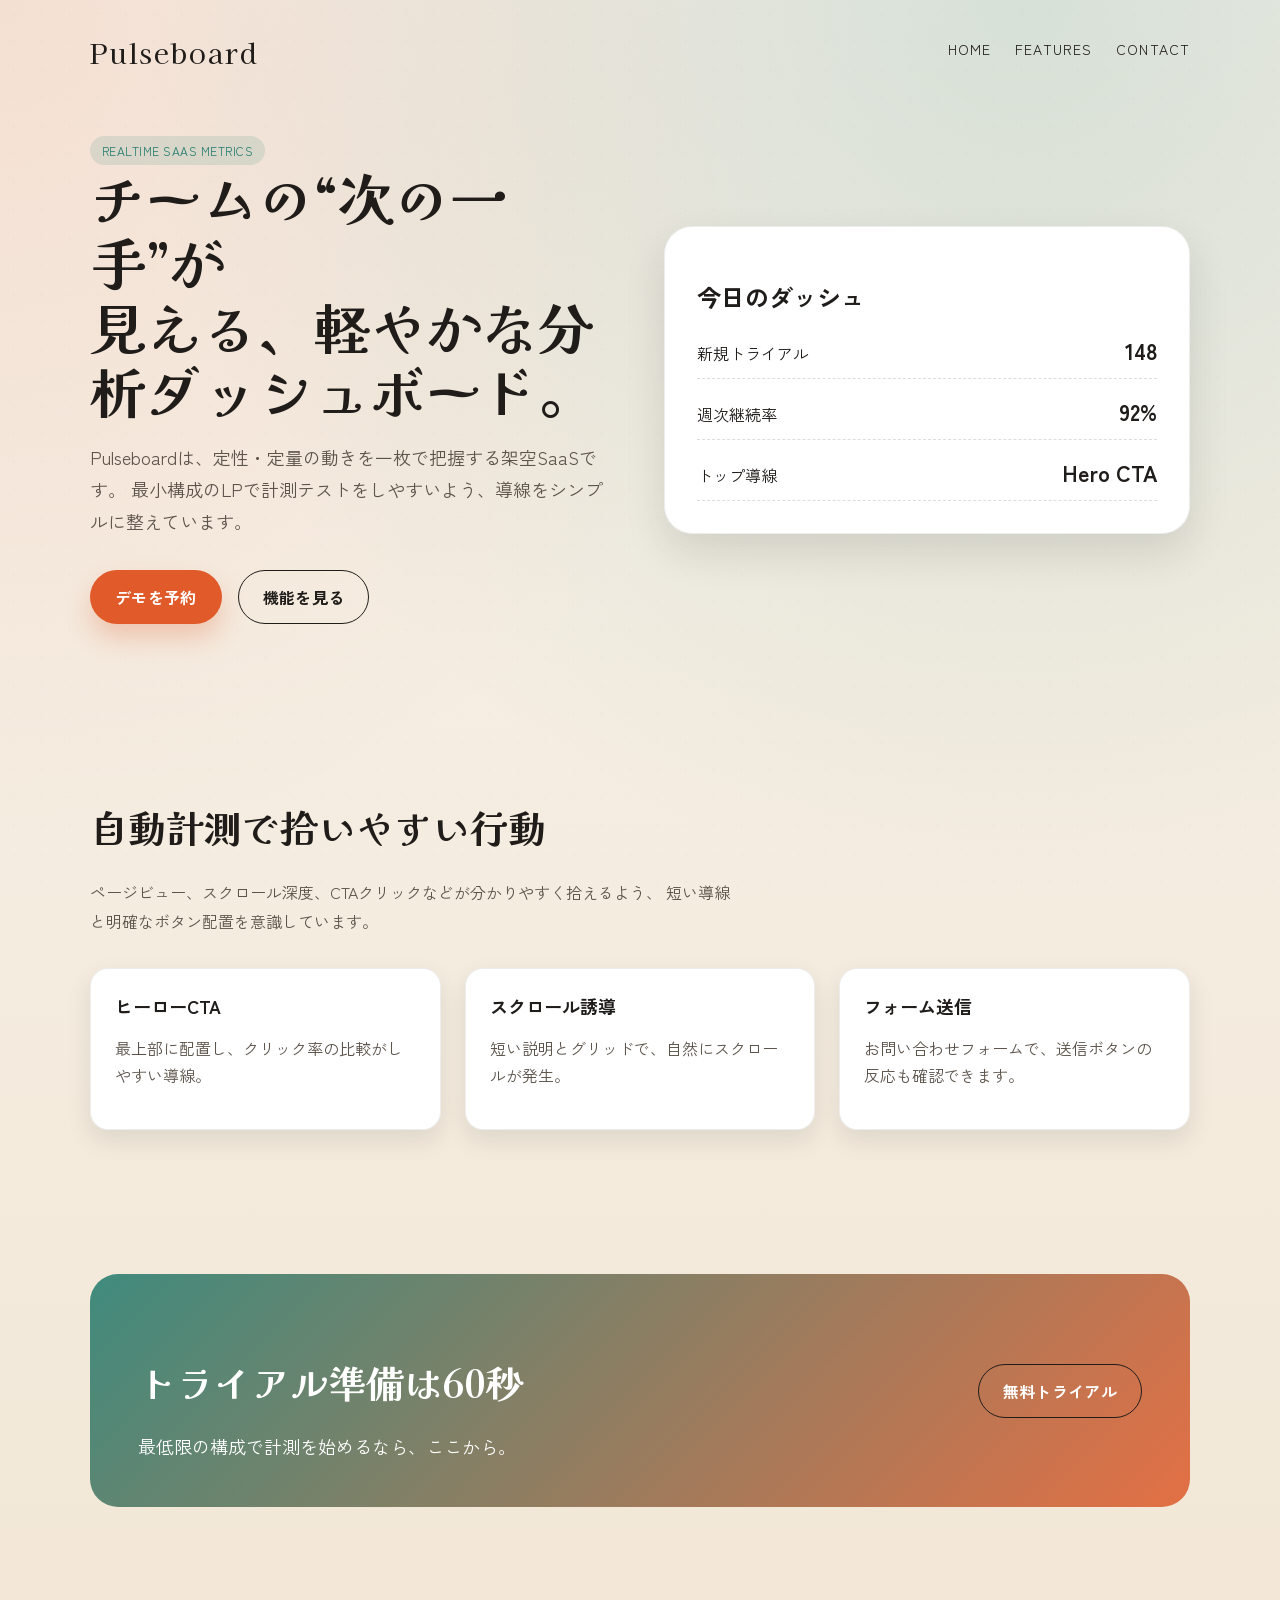
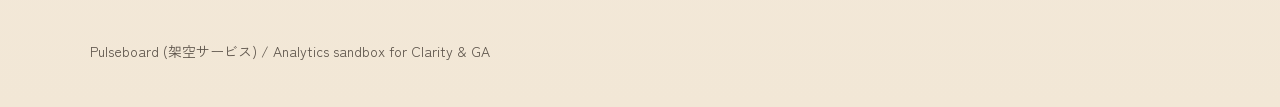
==== index.html @ 1c521250 "Add minimal SaaS LP for analytics testing" ====
<!doctype html>
<html lang="ja">
  <head>
    <meta charset="utf-8" />
    <meta name="viewport" content="width=device-width, initial-scale=1" />
    <title>Pulseboard | SaaS分析LP</title>
    <meta
      name="description"
      content="架空SaaSのLP。行動計測を想定した最小構成のテストサイトです。"
    />
    <link rel="preconnect" href="https://fonts.googleapis.com" />
    <link rel="preconnect" href="https://fonts.gstatic.com" crossorigin />
    <link
      href="https://fonts.googleapis.com/css2?family=Kaisei+Decol:wght@600;700&family=Zen+Kaku+Gothic+New:wght@400;500;700&display=swap"
      rel="stylesheet"
    />
    <link rel="stylesheet" href="assets/style.css" />
    <!-- Tracking tags will be inserted here (Microsoft Clarity / Google Analytics) -->
  </head>
  <body>
    <!-- Tracking tags will be inserted here (noscript or body tags) -->
    <header class="site-header">
      <div class="container nav">
        <a class="logo" href="index.html">Pulseboard</a>
        <nav class="nav-links" aria-label="Primary">
          <a href="index.html">Home</a>
          <a href="features.html">Features</a>
          <a href="contact.html">Contact</a>
        </nav>
      </div>
    </header>

    <main>
      <section class="hero container">
        <div class="reveal">
          <span class="pill">Realtime SaaS Metrics</span>
          <h1 class="hero-title">
            チームの“次の一手”が
            <br />
            見える、軽やかな分析ダッシュボード。
          </h1>
          <p class="hero-subtitle">
            Pulseboardは、定性・定量の動きを一枚で把握する架空SaaSです。
            最小構成のLPで計測テストをしやすいよう、導線をシンプルに整えています。
          </p>
          <div class="cta-group">
            <a class="button primary" href="contact.html">デモを予約</a>
            <a class="button secondary" href="features.html">機能を見る</a>
          </div>
        </div>
        <div class="hero-card reveal">
          <h2>今日のダッシュ</h2>
          <div class="hero-metrics">
            <div class="metric">
              <span>新規トライアル</span>
              <strong>148</strong>
            </div>
            <div class="metric">
              <span>週次継続率</span>
              <strong>92%</strong>
            </div>
            <div class="metric">
              <span>トップ導線</span>
              <strong>Hero CTA</strong>
            </div>
          </div>
        </div>
      </section>

      <section class="section">
        <div class="container">
          <h2 class="section-title">自動計測で拾いやすい行動</h2>
          <p class="section-lead">
            ページビュー、スクロール深度、CTAクリックなどが分かりやすく拾えるよう、
            短い導線と明確なボタン配置を意識しています。
          </p>
          <div class="grid">
            <div class="card reveal">
              <h3>ヒーローCTA</h3>
              <p>最上部に配置し、クリック率の比較がしやすい導線。</p>
            </div>
            <div class="card reveal">
              <h3>スクロール誘導</h3>
              <p>短い説明とグリッドで、自然にスクロールが発生。</p>
            </div>
            <div class="card reveal">
              <h3>フォーム送信</h3>
              <p>お問い合わせフォームで、送信ボタンの反応も確認できます。</p>
            </div>
          </div>
        </div>
      </section>

      <section class="section">
        <div class="container banner reveal">
          <div>
            <h2 class="section-title">トライアル準備は60秒</h2>
            <p>最低限の構成で計測を始めるなら、ここから。</p>
          </div>
          <a class="button secondary" href="contact.html">無料トライアル</a>
        </div>
      </section>
    </main>

    <footer class="footer">
      <div class="container">
        <p>Pulseboard (架空サービス) / Analytics sandbox for Clarity &amp; GA</p>
      </div>
    </footer>

    <script src="assets/main.js" defer></script>
  </body>
</html>
---- assets/style.css ----
:root {
  --bg: #f7f2ea;
  --bg-2: #f2e7d6;
  --ink: #1f1c1a;
  --muted: #5c534a;
  --accent: #e05a2a;
  --accent-2: #1f7a6c;
  --surface: #ffffff;
  --shadow: 0 18px 40px rgba(35, 30, 24, 0.12);
  --radius-lg: 28px;
  --radius-md: 18px;
  --radius-sm: 12px;
  --space-1: 8px;
  --space-2: 12px;
  --space-3: 16px;
  --space-4: 24px;
  --space-5: 32px;
  --space-6: 48px;
  --space-7: 72px;
  --space-8: 96px;
}

* {
  box-sizing: border-box;
}

body {
  margin: 0;
  color: var(--ink);
  font-family: "Zen Kaku Gothic New", "Hiragino Kaku Gothic ProN", "Noto Sans JP", sans-serif;
  background: radial-gradient(circle at top left, rgba(224, 90, 42, 0.12), transparent 40%),
    radial-gradient(circle at 80% 0, rgba(31, 122, 108, 0.15), transparent 45%),
    linear-gradient(180deg, var(--bg), var(--bg-2));
  min-height: 100vh;
}

body::before {
  content: "";
  position: fixed;
  inset: 0;
  background-image: radial-gradient(rgba(31, 28, 26, 0.07) 1px, transparent 1px);
  background-size: 28px 28px;
  opacity: 0.25;
  pointer-events: none;
  z-index: 0;
}

main,
header,
footer {
  position: relative;
  z-index: 1;
}

a {
  color: inherit;
  text-decoration: none;
}

img {
  max-width: 100%;
  display: block;
}

.container {
  width: min(1100px, 90vw);
  margin: 0 auto;
}

.site-header {
  padding: var(--space-5) 0 var(--space-3);
}

.nav {
  display: flex;
  align-items: center;
  justify-content: space-between;
  gap: var(--space-4);
}

.logo {
  font-family: "Kaisei Decol", serif;
  font-size: 28px;
  letter-spacing: 0.06em;
}

.nav-links {
  display: flex;
  gap: var(--space-4);
  font-size: 14px;
  text-transform: uppercase;
  letter-spacing: 0.08em;
}

.nav-links a {
  padding-bottom: 4px;
  border-bottom: 2px solid transparent;
  transition: border-color 0.2s ease;
}

.nav-links a:hover,
.nav-links a:focus-visible {
  border-color: var(--accent);
}

.hero {
  display: grid;
  grid-template-columns: repeat(auto-fit, minmax(260px, 1fr));
  gap: var(--space-6);
  align-items: center;
  padding: var(--space-6) 0 var(--space-7);
}

.hero-title {
  font-family: "Kaisei Decol", serif;
  font-size: clamp(34px, 6vw, 56px);
  margin: 0 0 var(--space-3);
  line-height: 1.15;
}

.hero-subtitle {
  color: var(--muted);
  font-size: 18px;
  line-height: 1.8;
  margin-bottom: var(--space-5);
}

.hero-card {
  background: var(--surface);
  border-radius: var(--radius-lg);
  padding: var(--space-5);
  box-shadow: var(--shadow);
  border: 1px solid rgba(31, 28, 26, 0.08);
}

.hero-metrics {
  display: grid;
  gap: var(--space-3);
}

.metric {
  display: flex;
  justify-content: space-between;
  align-items: baseline;
  border-bottom: 1px dashed rgba(31, 28, 26, 0.15);
  padding-bottom: var(--space-2);
}

.metric strong {
  font-size: 22px;
}

.cta-group {
  display: flex;
  flex-wrap: wrap;
  gap: var(--space-3);
}

.button {
  display: inline-flex;
  align-items: center;
  justify-content: center;
  gap: var(--space-2);
  padding: 14px 24px;
  border-radius: 999px;
  border: 1px solid transparent;
  font-weight: 600;
  letter-spacing: 0.02em;
  transition: transform 0.2s ease, box-shadow 0.2s ease, border-color 0.2s ease;
}

.button.primary {
  background: var(--accent);
  color: white;
  box-shadow: 0 14px 24px rgba(224, 90, 42, 0.25);
}

.button.secondary {
  background: transparent;
  border-color: var(--ink);
}

.button:hover,
.button:focus-visible {
  transform: translateY(-2px);
}

.section {
  padding: var(--space-7) 0;
}

.section-title {
  font-family: "Kaisei Decol", serif;
  font-size: clamp(24px, 4vw, 38px);
  margin-bottom: var(--space-4);
}

.section-lead {
  color: var(--muted);
  max-width: 640px;
  line-height: 1.8;
}

.grid {
  display: grid;
  gap: var(--space-4);
  grid-template-columns: repeat(auto-fit, minmax(220px, 1fr));
  margin-top: var(--space-5);
}

.card {
  background: var(--surface);
  border-radius: var(--radius-md);
  padding: var(--space-4);
  border: 1px solid rgba(31, 28, 26, 0.08);
  box-shadow: 0 10px 24px rgba(31, 28, 26, 0.1);
}

.card h3 {
  margin-top: 0;
  margin-bottom: var(--space-2);
  font-size: 18px;
}

.card p {
  color: var(--muted);
  line-height: 1.7;
}

.pill {
  display: inline-flex;
  align-items: center;
  padding: 6px 12px;
  border-radius: 999px;
  background: rgba(31, 122, 108, 0.12);
  color: var(--accent-2);
  font-size: 12px;
  letter-spacing: 0.04em;
  text-transform: uppercase;
}

.banner {
  background: linear-gradient(135deg, rgba(31, 122, 108, 0.85), rgba(224, 90, 42, 0.85));
  color: white;
  border-radius: var(--radius-lg);
  padding: var(--space-6);
  display: flex;
  flex-wrap: wrap;
  align-items: center;
  justify-content: space-between;
  gap: var(--space-4);
}

.banner p {
  margin: 0;
  font-size: 18px;
}

.tone-block {
  background: rgba(255, 255, 255, 0.7);
  border-radius: var(--radius-md);
  padding: var(--space-5);
  border: 1px solid rgba(31, 28, 26, 0.08);
}

.form {
  display: grid;
  gap: var(--space-3);
  margin-top: var(--space-4);
}

.input,
.textarea {
  width: 100%;
  padding: 14px 16px;
  border-radius: var(--radius-sm);
  border: 1px solid rgba(31, 28, 26, 0.2);
  font-size: 15px;
  font-family: inherit;
}

.textarea {
  min-height: 120px;
  resize: vertical;
}

.footer {
  padding: var(--space-6) 0 var(--space-5);
  color: var(--muted);
  font-size: 14px;
}

.reveal {
  opacity: 0;
  transform: translateY(16px);
  transition: opacity 0.6s ease, transform 0.6s ease;
}

.reveal.is-visible {
  opacity: 1;
  transform: translateY(0);
}

@media (max-width: 720px) {
  .nav {
    flex-direction: column;
    align-items: flex-start;
  }

  .nav-links {
    flex-wrap: wrap;
    justify-content: flex-start;
  }

  .hero {
    padding-bottom: var(--space-6);
  }

  .banner {
    align-items: flex-start;
  }
}
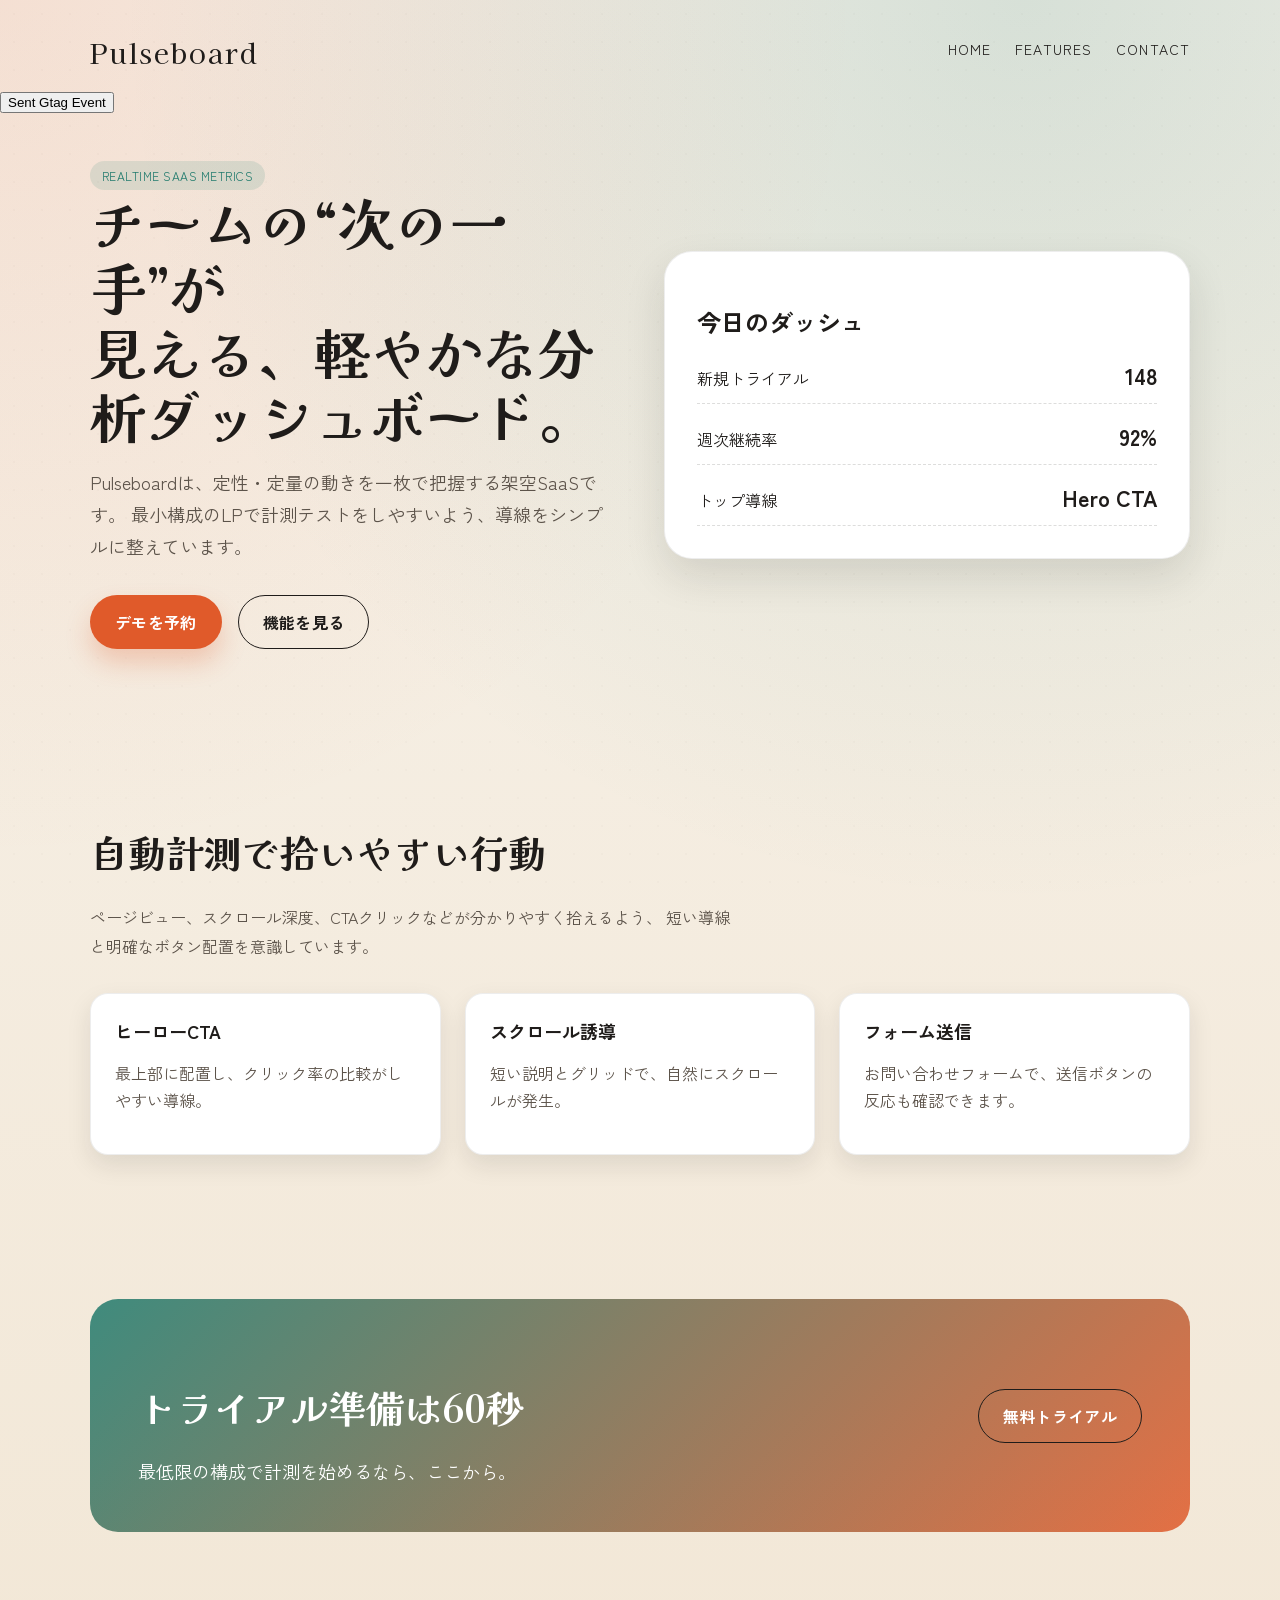
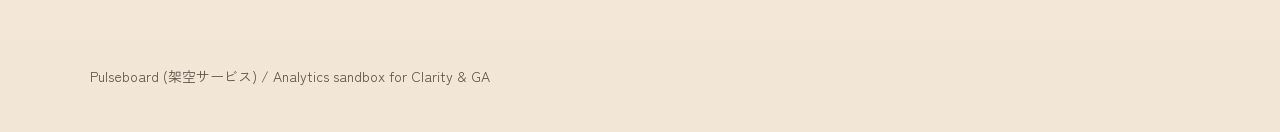
==== commit 2968177d: "Add gtag with altDataLayer" ====
--- a/index.html
+++ b/index.html
@@ -1,6 +1,29 @@
 <!doctype html>
 <html lang="ja">
   <head>
+    <script type="text/javascript">
+      (function(c,l,a,r,i,t,y){
+          c[a]=c[a]||function(){(c[a].q=c[a].q||[]).push(arguments)};
+          t=l.createElement(r);t.async=1;t.src="https://www.clarity.ms/tag/"+i;
+          y=l.getElementsByTagName(r)[0];y.parentNode.insertBefore(t,y);
+      })(window, document, "clarity", "script", "v4pbjfkq48");
+    </script>
+    <!-- Google Tag Manager -->
+    <script>(function(w,d,s,l,i){w[l]=w[l]||[];w[l].push({'gtm.start':
+      new Date().getTime(),event:'gtm.js'});var f=d.getElementsByTagName(s)[0],
+      j=d.createElement(s),dl=l!='dataLayer'?'&l='+l:'';j.async=true;j.src=
+      'https://www.googletagmanager.com/gtm.js?id='+i+dl;f.parentNode.insertBefore(j,f);
+      })(window,document,'script','dataLayer','GTM-WHNQVLGR');
+    </script>
+    <!-- End Google Tag Manager -->
+    <script async src="https://www.googletagmanager.com/gtag/js?id=G-VHE92FVPQW&l=altDataLayer"></script>
+    <script>
+      window.altDataLayer = window.altDataLayer || [];
+      function gtag(){altDataLayer.push(arguments);}
+      gtag('js', new Date());
+
+      gtag('config', 'G-VHE92FVPQW');
+    </script>
     <meta charset="utf-8" />
     <meta name="viewport" content="width=device-width, initial-scale=1" />
     <title>Pulseboard | SaaS分析LP</title>
@@ -31,6 +54,13 @@
     </header>
 
     <main>
+      <button id="sendGtagEvent">Sent Gtag Event</button>
+      <script>
+        document.getElementById('sendGtagEvent').addEventListener('click', function() {
+          gtag('event', 'button_click', { 'event_category': 'cms_operation', 'button_name': 'test_button' });
+          console.log('Gtag Event Sent');
+        });
+      </script>
       <section class="hero container">
         <div class="reveal">
           <span class="pill">Realtime SaaS Metrics</span>
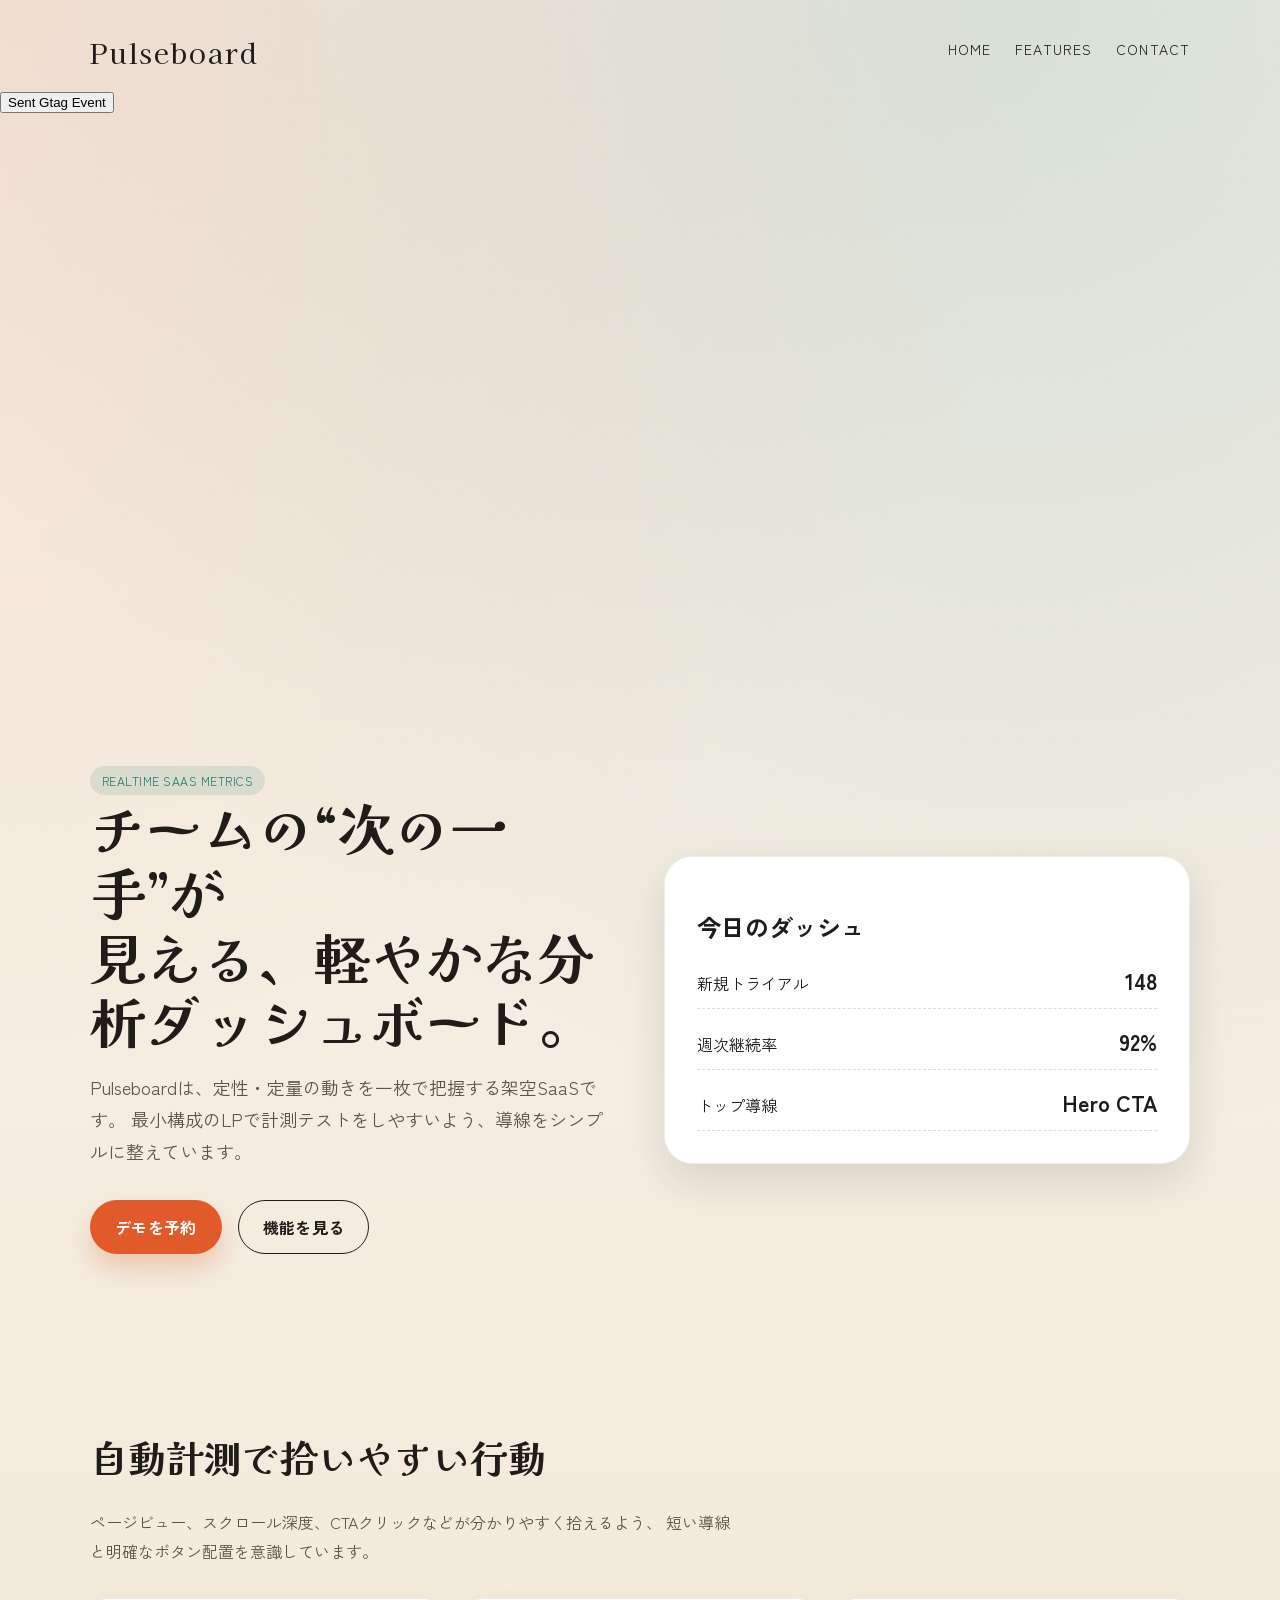
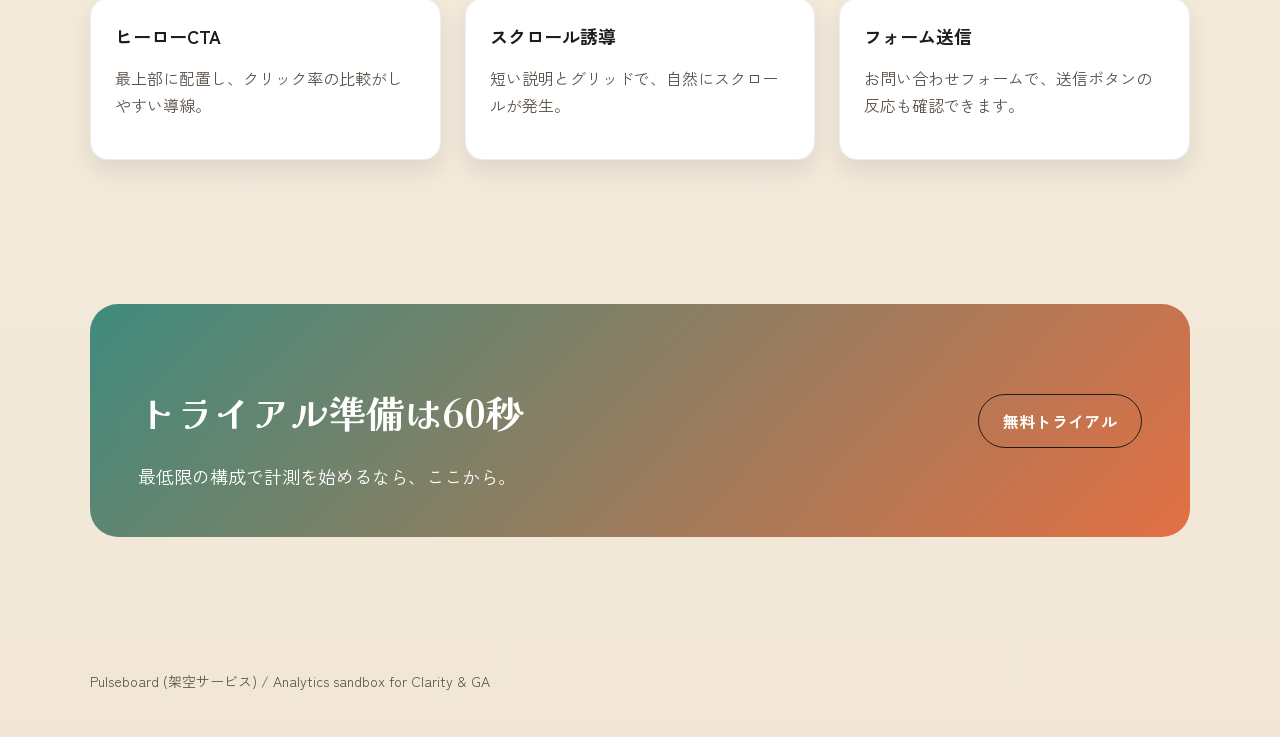
==== commit a6061f2a: "Add iframe" ====
--- a/index.html
+++ b/index.html
@@ -61,6 +61,7 @@
           console.log('Gtag Event Sent');
         });
       </script>
+      <iframe src="https://example.com" width="100%" height="600" frameborder="0" allowfullscreen></iframe>
       <section class="hero container">
         <div class="reveal">
           <span class="pill">Realtime SaaS Metrics</span>
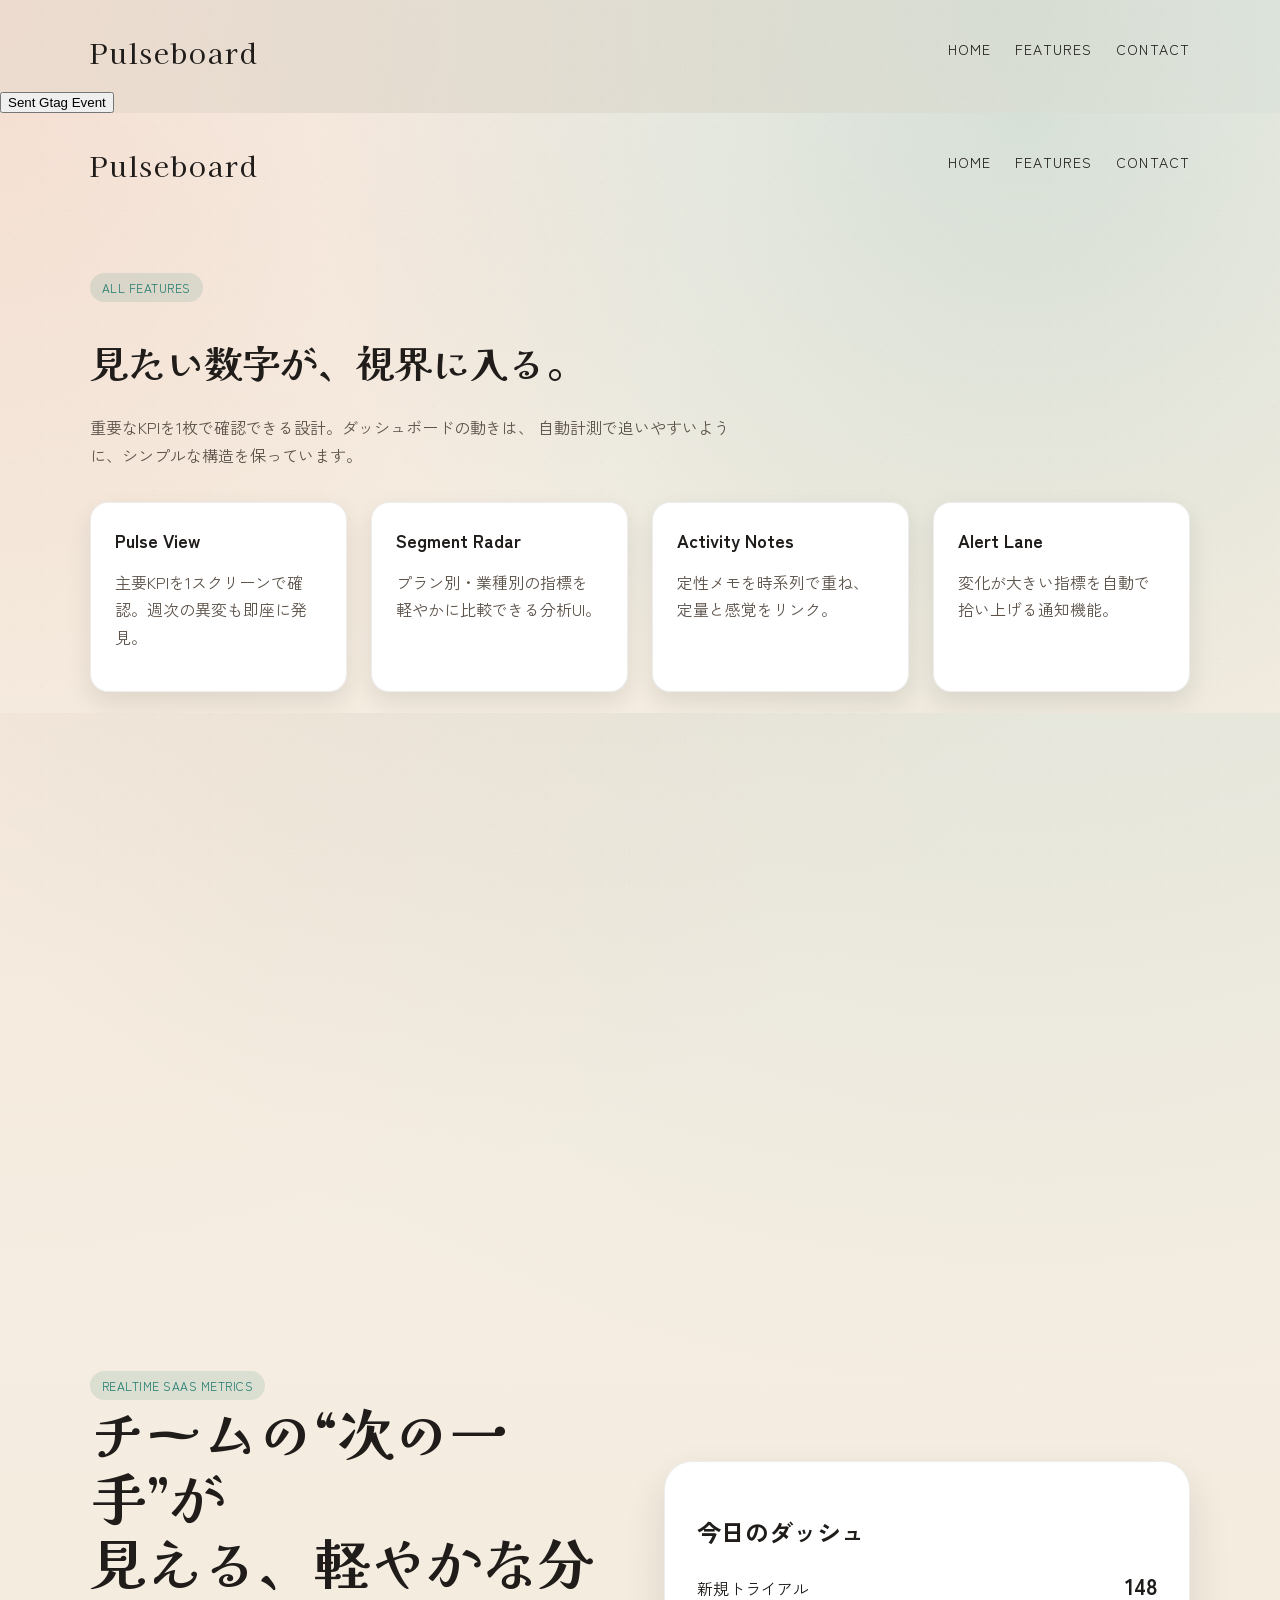
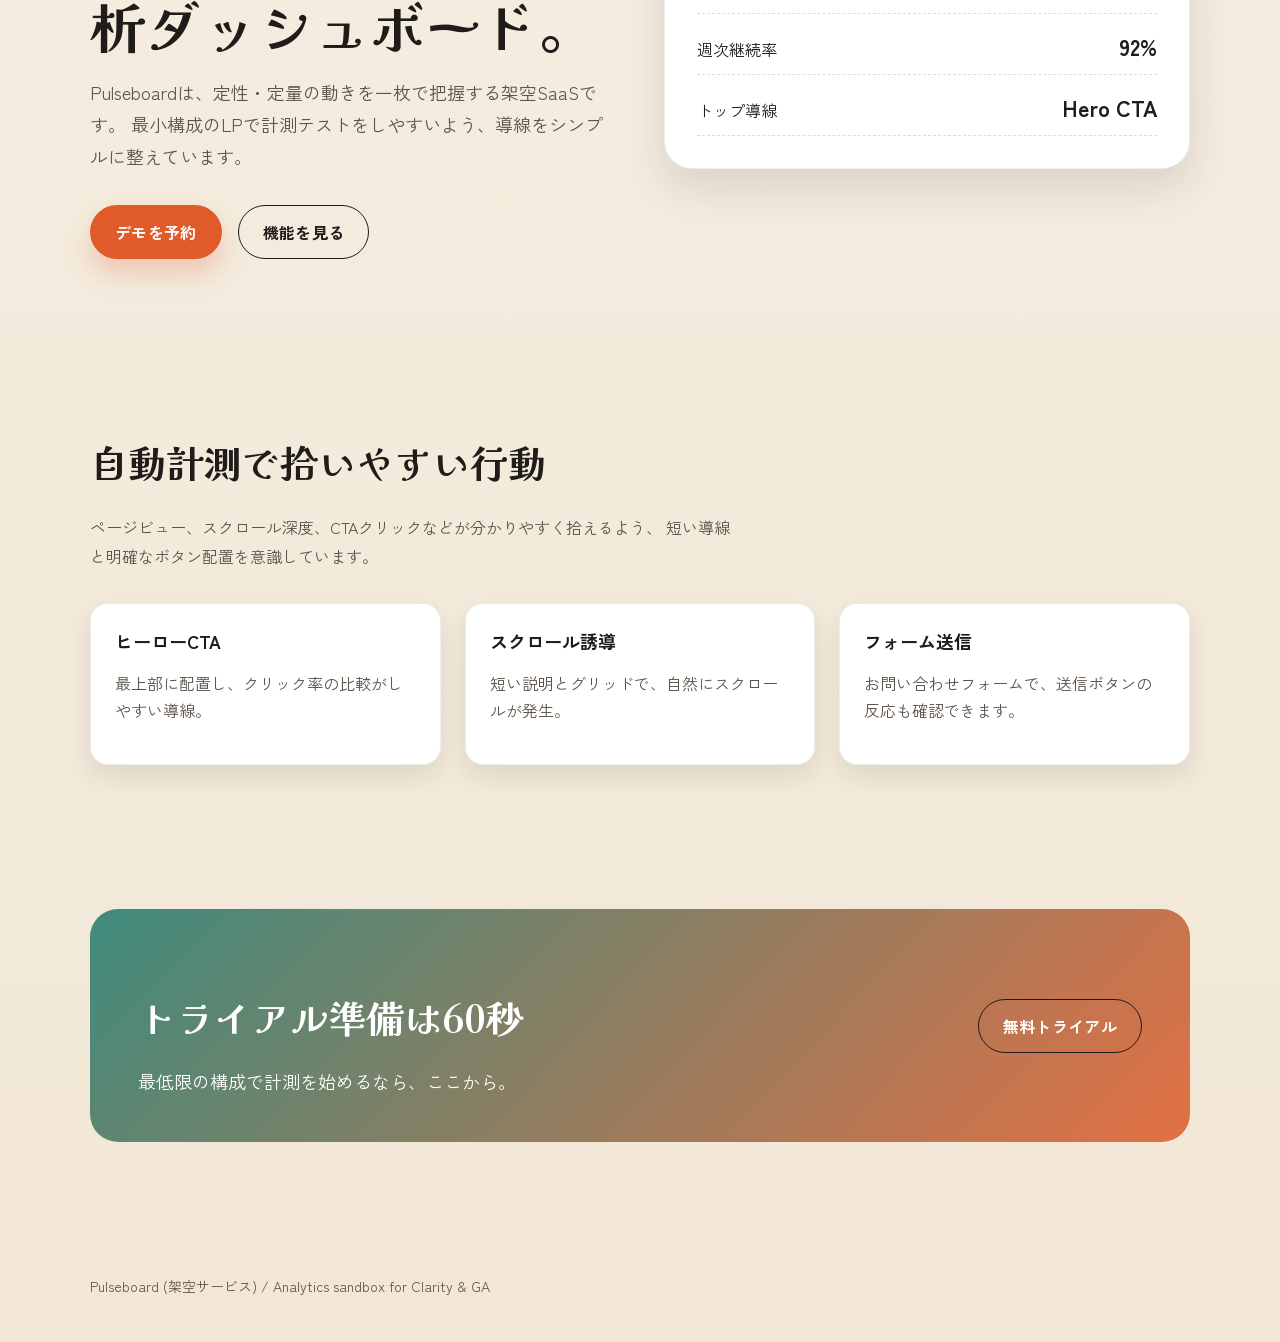
==== commit 56b546ee: "Add same-origin iframe" ====
--- a/index.html
+++ b/index.html
@@ -61,6 +61,7 @@
           console.log('Gtag Event Sent');
         });
       </script>
+      <iframe src="./features.html" width="100%" height="600" frameborder="0" allowfullscreen></iframe>
       <iframe src="https://example.com" width="100%" height="600" frameborder="0" allowfullscreen></iframe>
       <section class="hero container">
         <div class="reveal">
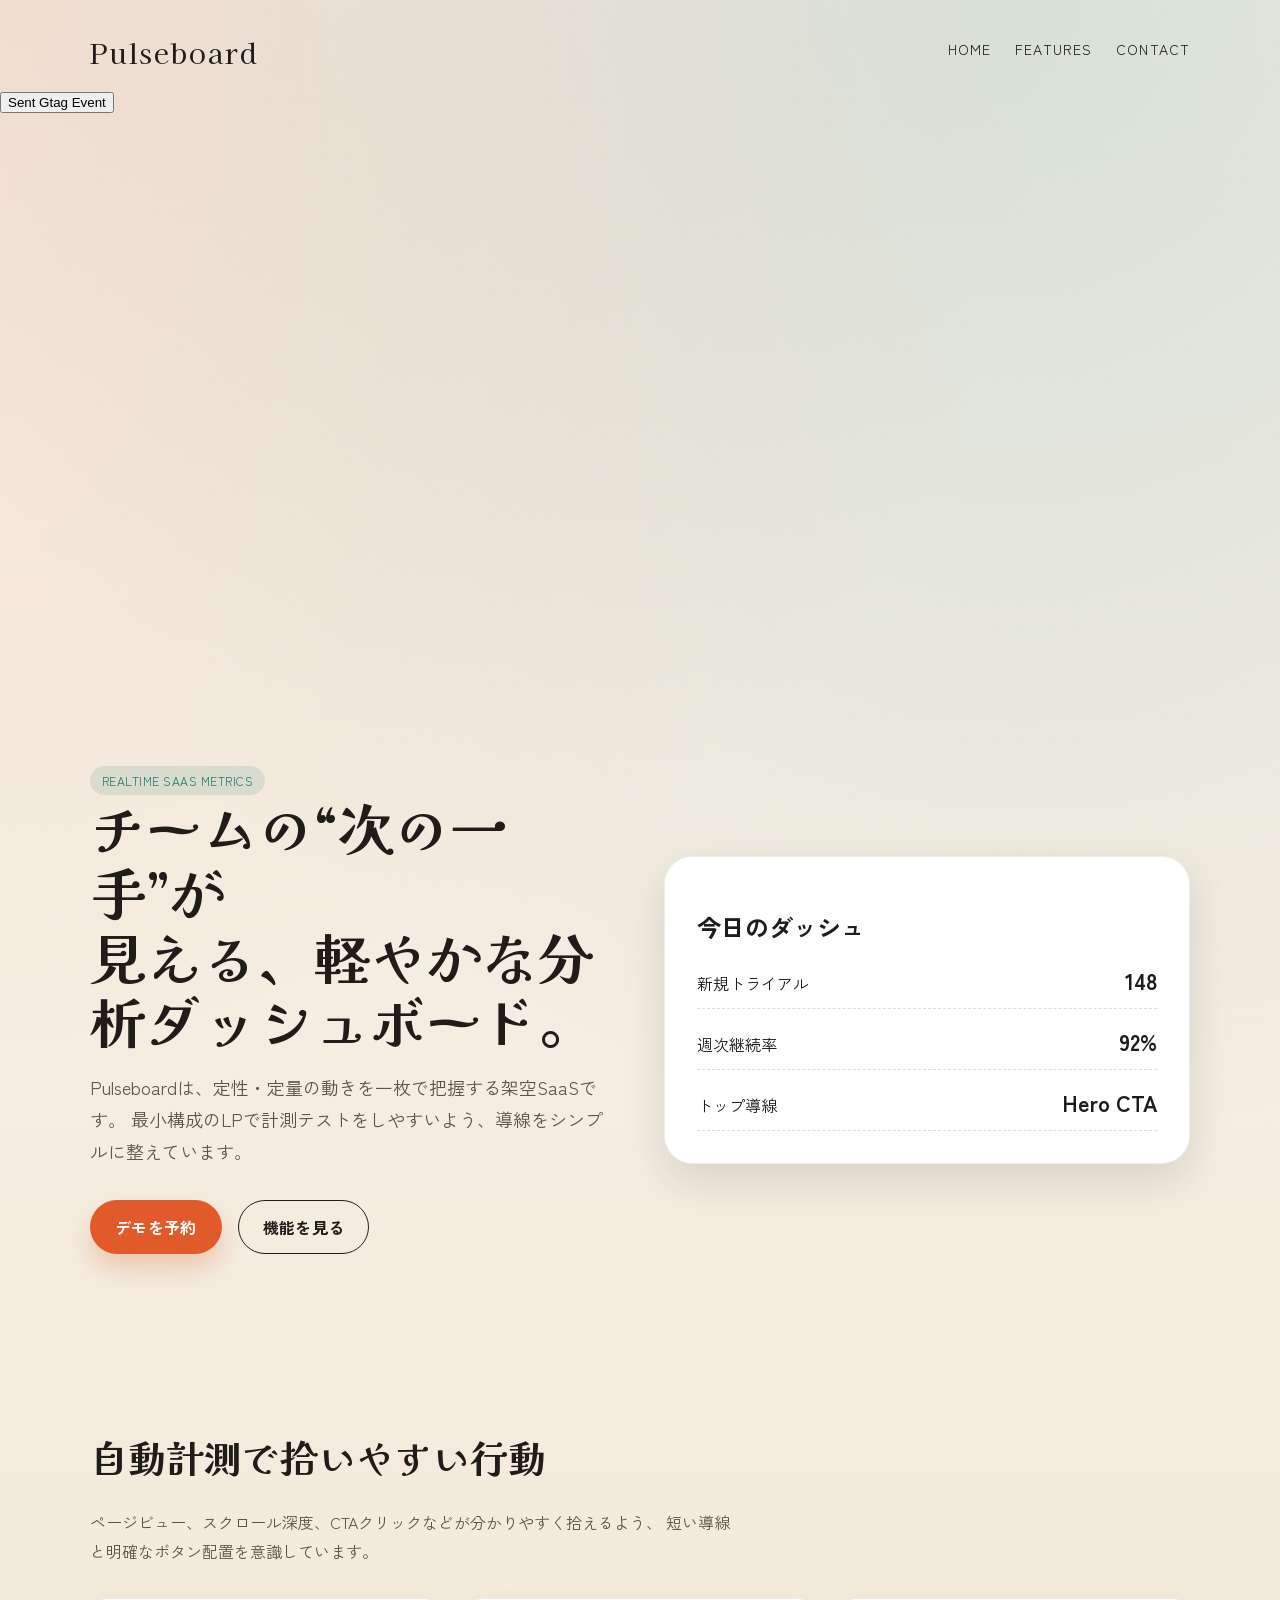
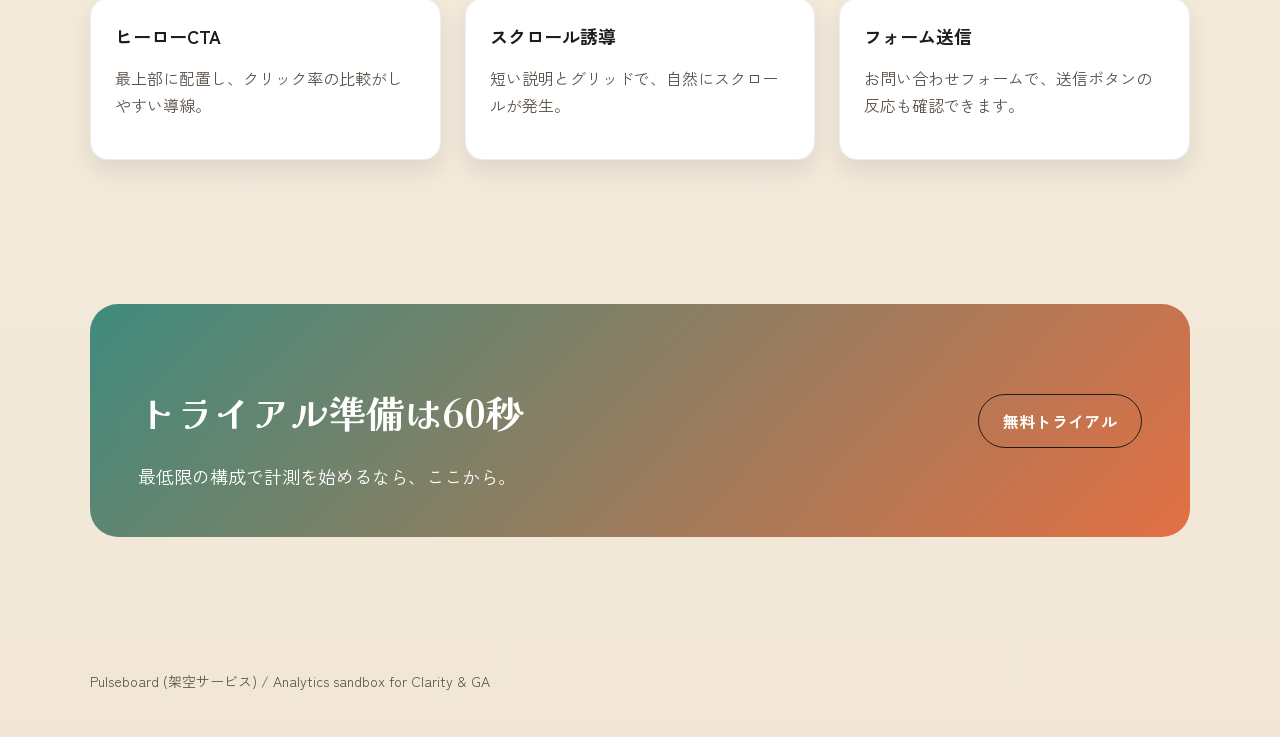
==== commit a0de0b75: "sandbox" ====
--- a/index.html
+++ b/index.html
@@ -61,8 +61,7 @@
           console.log('Gtag Event Sent');
         });
       </script>
-      <iframe src="./features.html" width="100%" height="600" frameborder="0" allowfullscreen></iframe>
-      <iframe src="https://example.com" width="100%" height="600" frameborder="0" allowfullscreen></iframe>
+      <iframe src="./features.html" width="100%" height="600" frameborder="0" sandbox></iframe>
       <section class="hero container">
         <div class="reveal">
           <span class="pill">Realtime SaaS Metrics</span>
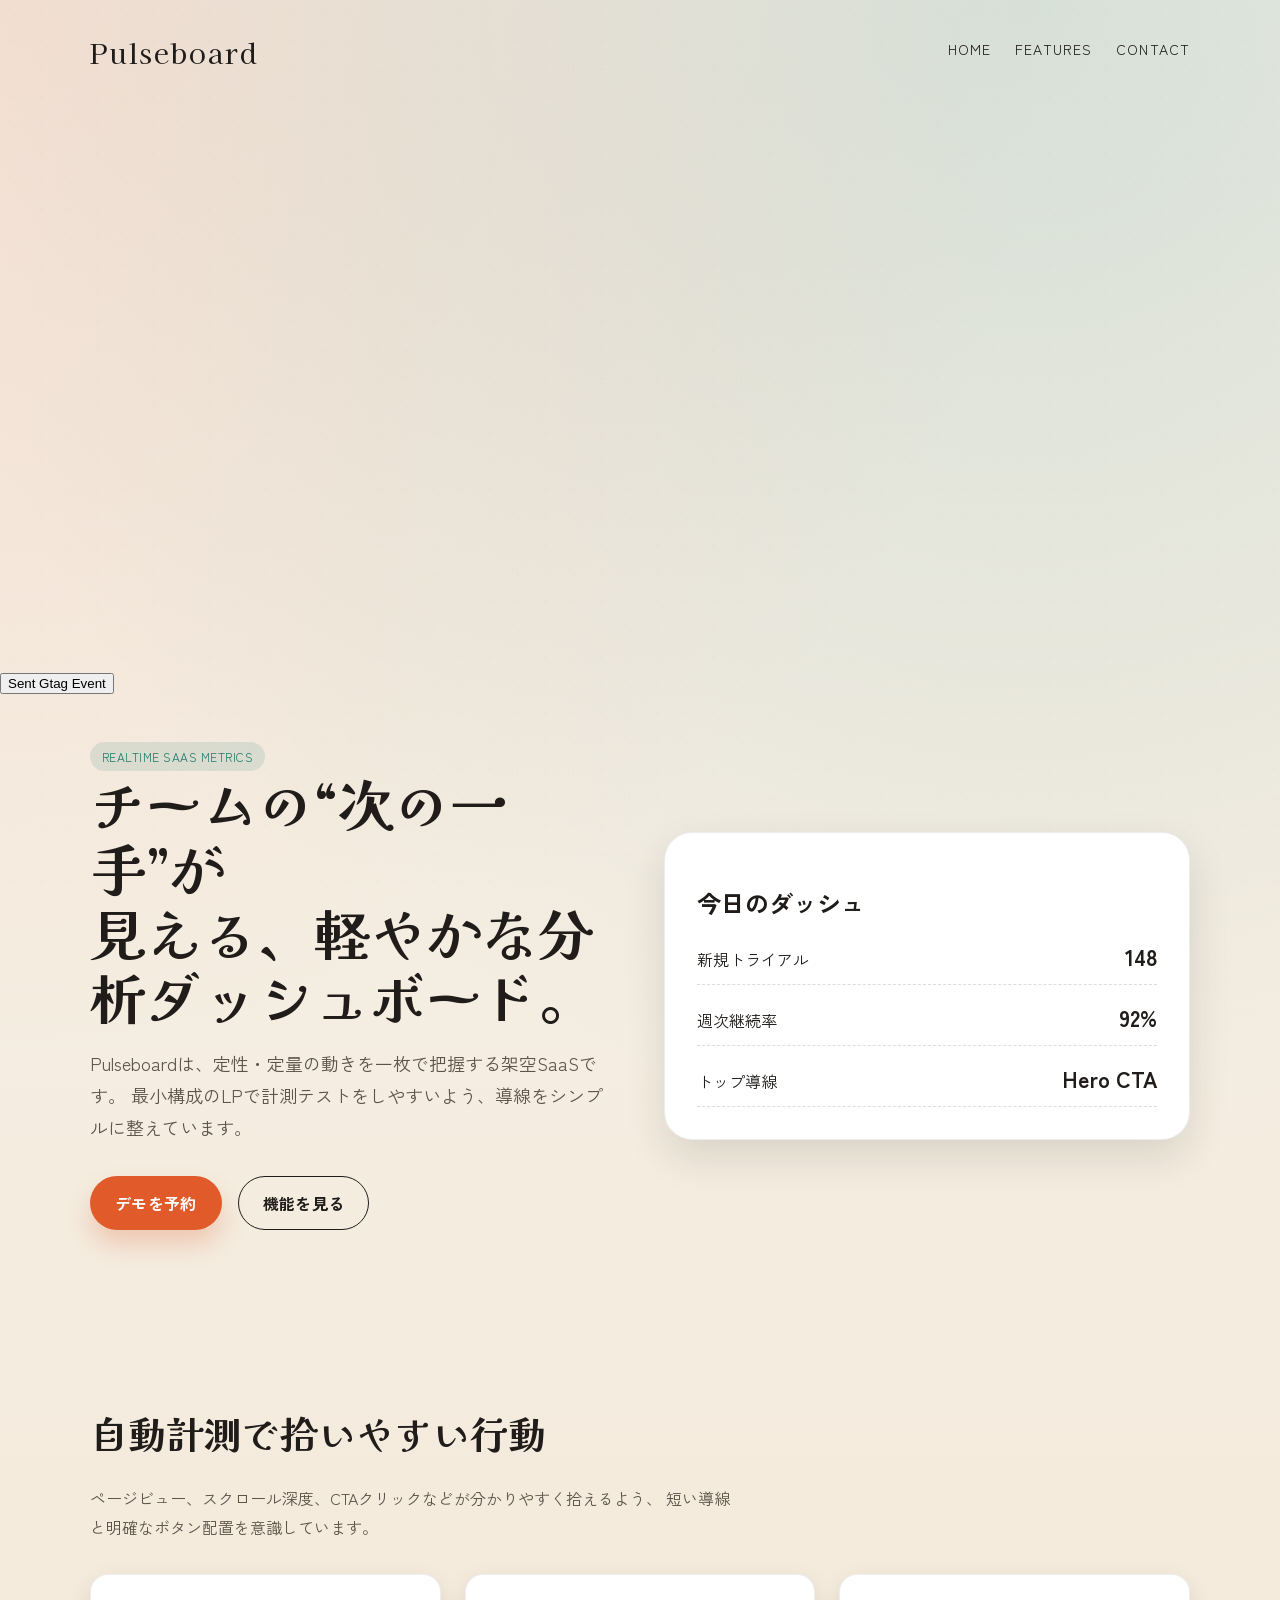
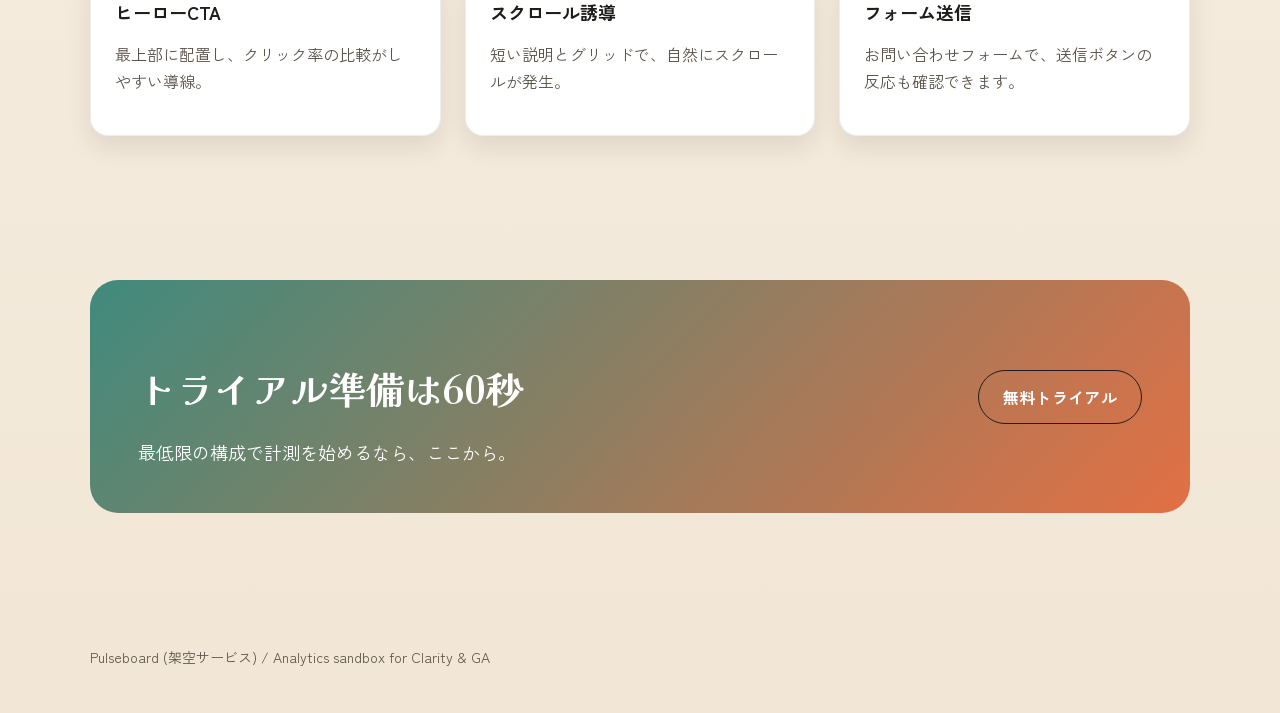
==== commit b50fd59f: "Add another origin iframe including the same Clarity tag" ====
--- a/index.html
+++ b/index.html
@@ -61,7 +61,7 @@
           console.log('Gtag Event Sent');
         });
       </script>
-      <iframe src="./features.html" width="100%" height="600" frameborder="0" sandbox></iframe>
+      <iframe src="https://yebis0942org2.github.io/access-analytics-sandbox-2026-01-26/" width="80%" height="600" frameborder="0"></iframe>
       <section class="hero container">
         <div class="reveal">
           <span class="pill">Realtime SaaS Metrics</span>
